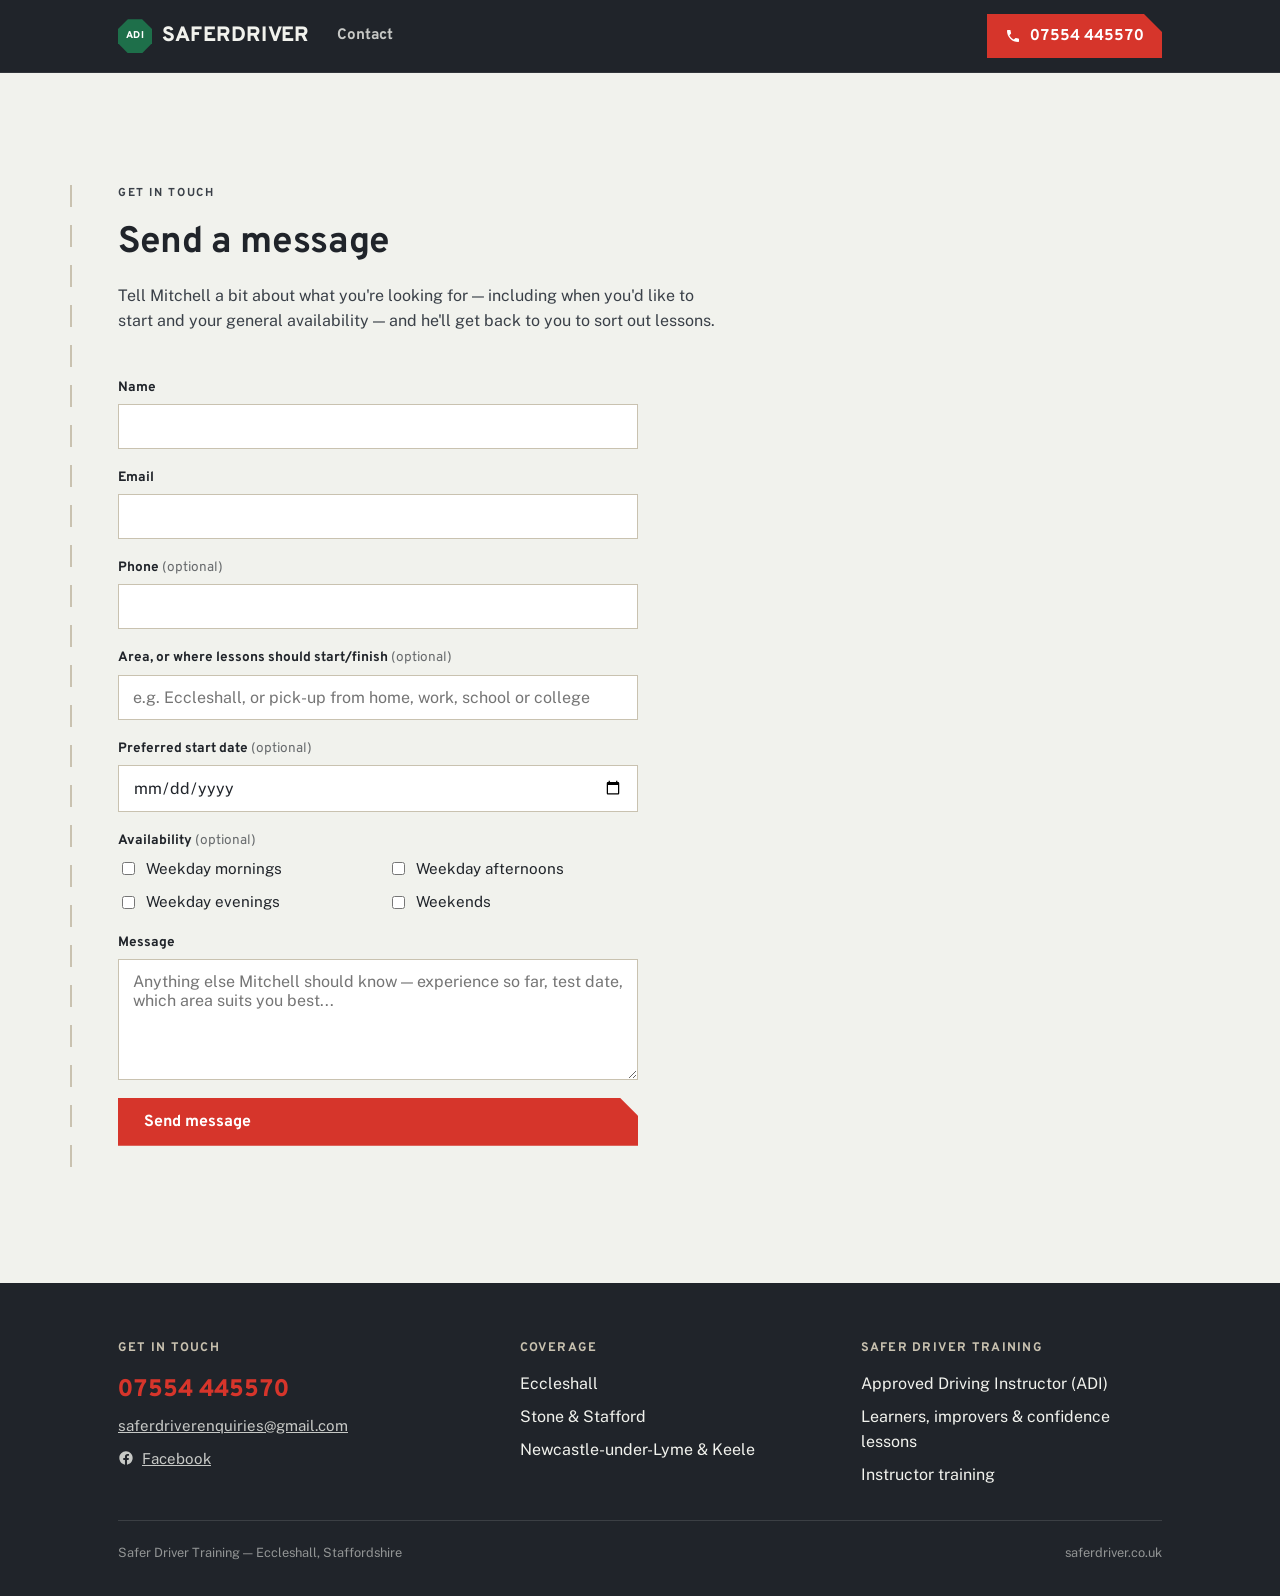
==== contact.html @ d2048d6e "Add dedicated contact page with enquiry form Move the contact form off the homepage onto its own con" ====
<!doctype html>
<html lang="en">
<head>
<meta charset="utf-8">
<meta name="viewport" content="width=device-width, initial-scale=1">
<title>Contact | Safer Driver Training</title>
<meta name="description" content="Get in touch with Safer Driver Training in Eccleshall, Staffordshire — send your details, preferred start date and availability and Mitchell will get back to you.">
<link rel="stylesheet" href="styles.css">
</head>
<body>

<nav class="nav">
  <div class="wrap">
    <div class="nav-left">
      <a class="logotype" href="index.html">
        <span class="adi-badge">ADI</span>
        SAFERDRIVER
      </a>
      <a class="nav-link" href="contact.html">Contact</a>
    </div>
    <a class="nav-cta chamfer tabular" href="tel:07554445570">
      <svg viewBox="0 0 24 24" width="16" height="16" aria-hidden="true"><path fill="currentColor" d="M6.6 10.8c1.4 2.8 3.8 5.2 6.6 6.6l2.2-2.2c.3-.3.7-.4 1-.2 1.1.4 2.3.6 3.6.6.6 0 1 .4 1 1V20c0 .6-.4 1-1 1C10.6 21 3 13.4 3 4c0-.6.4-1 1-1h3.5c.6 0 1 .4 1 1 0 1.2.2 2.4.6 3.5.1.4 0 .8-.2 1.1L6.6 10.8Z"/></svg>
      07554 445570
    </a>
  </div>
</nav>

<section class="section contact-page">
  <div class="wrap">
    <div class="lane-line"></div>
    <div class="section-head reveal">
      <p class="eyebrow">Get in touch</p>
      <h2>Send a message</h2>
      <p>Tell Mitchell a bit about what you're looking for — including when you'd like to start and your general availability — and he'll get back to you to sort out lessons.</p>
    </div>
    <form class="contact-form reveal" id="contact-form">
      <input type="hidden" name="access_key" value="7c1a810b-decf-4591-8ab9-65989f9a3cfa">
      <input type="hidden" name="subject" value="New enquiry from saferdriver.co.uk">
      <input type="checkbox" name="botcheck" class="hp" tabindex="-1" autocomplete="off">
      <div class="form-row">
        <label for="cf-name">Name</label>
        <input type="text" id="cf-name" name="name" autocomplete="name" required>
      </div>
      <div class="form-row">
        <label for="cf-email">Email</label>
        <input type="email" id="cf-email" name="email" autocomplete="email" required>
      </div>
      <div class="form-row">
        <label for="cf-phone">Phone <span class="optional">(optional)</span></label>
        <input type="tel" id="cf-phone" name="phone" autocomplete="tel">
      </div>
      <div class="form-row">
        <label for="cf-area">Area, or where lessons should start/finish <span class="optional">(optional)</span></label>
        <input type="text" id="cf-area" name="area" placeholder="e.g. Eccleshall, or pick-up from home, work, school or college">
      </div>
      <div class="form-row">
        <label for="cf-start">Preferred start date <span class="optional">(optional)</span></label>
        <input type="date" id="cf-start" name="preferred_start_date">
      </div>
      <div class="form-row">
        <label>Availability <span class="optional">(optional)</span></label>
        <div class="checkbox-grid">
          <label class="checkbox-option"><input type="checkbox" name="availability" value="Weekday mornings">Weekday mornings</label>
          <label class="checkbox-option"><input type="checkbox" name="availability" value="Weekday afternoons">Weekday afternoons</label>
          <label class="checkbox-option"><input type="checkbox" name="availability" value="Weekday evenings">Weekday evenings</label>
          <label class="checkbox-option"><input type="checkbox" name="availability" value="Weekends">Weekends</label>
        </div>
      </div>
      <div class="form-row">
        <label for="cf-message">Message</label>
        <textarea id="cf-message" name="message" rows="5" placeholder="Anything else Mitchell should know — experience so far, test date, which area suits you best..." required></textarea>
      </div>
      <button type="submit" class="btn btn-primary chamfer">Send message</button>
      <p class="form-status" role="status"></p>
    </form>
  </div>
</section>

<footer>
  <div class="wrap">
    <div class="footer-grid">
      <div>
        <h4>Get in touch</h4>
        <a class="footer-contact tabular" href="tel:07554445570">07554 445570</a>
        <a class="footer-email" href="mailto:saferdriverenquiries@gmail.com">saferdriverenquiries@gmail.com</a>
        <a class="footer-social" href="https://www.facebook.com/saferdrivertraining" target="_blank" rel="noopener">
          <svg viewBox="0 0 24 24" width="16" height="16" aria-hidden="true"><path fill="currentColor" d="M22 12.06C22 6.5 17.52 2 12 2S2 6.5 2 12.06c0 5.02 3.66 9.18 8.44 9.94v-7.03H7.9v-2.91h2.54V9.85c0-2.51 1.49-3.9 3.77-3.9 1.09 0 2.23.2 2.23.2v2.46h-1.26c-1.24 0-1.63.77-1.63 1.56v1.88h2.78l-.44 2.91h-2.34V22c4.78-.76 8.44-4.92 8.44-9.94Z"/></svg>
          Facebook
        </a>
      </div>
      <div>
        <h4>Coverage</h4>
        <ul>
          <li>Eccleshall</li>
          <li>Stone &amp; Stafford</li>
          <li>Newcastle-under-Lyme &amp; Keele</li>
        </ul>
      </div>
      <div>
        <h4>Safer Driver Training</h4>
        <ul>
          <li>Approved Driving Instructor (ADI)</li>
          <li>Learners, improvers &amp; confidence lessons</li>
          <li>Instructor training</li>
        </ul>
      </div>
    </div>
    <div class="footer-bottom">
      <span>Safer Driver Training — Eccleshall, Staffordshire</span>
      <span>saferdriver.co.uk</span>
    </div>
  </div>
</footer>

<script>
(function () {
  var els = Array.prototype.slice.call(document.querySelectorAll('.reveal'));
  var reduced = window.matchMedia('(prefers-reduced-motion: reduce)').matches;
  if (reduced || !('IntersectionObserver' in window)) {
    els.forEach(function (el) { el.classList.add('is-visible'); });
    return;
  }
  var io = new IntersectionObserver(function (entries) {
    entries.forEach(function (entry) {
      if (entry.isIntersecting) {
        entry.target.classList.add('is-visible');
        io.unobserve(entry.target);
      }
    });
  }, { threshold: 0.15, rootMargin: '0px 0px -60px 0px' });
  els.forEach(function (el) { io.observe(el); });
})();
</script>

<script>
(function () {
  var form = document.getElementById('contact-form');
  if (!form) return;
  var status = form.querySelector('.form-status');
  form.addEventListener('submit', function (e) {
    e.preventDefault();
    status.textContent = 'Sending…';
    status.className = 'form-status';
    var payload = {};
    new FormData(form).forEach(function (value, key) {
      if (Object.prototype.hasOwnProperty.call(payload, key)) {
        payload[key] = [].concat(payload[key], value);
      } else {
        payload[key] = value;
      }
    });
    fetch('https://api.web3forms.com/submit', {
      method: 'POST',
      headers: { 'Content-Type': 'application/json', Accept: 'application/json' },
      body: JSON.stringify(payload)
    })
      .then(function (res) { return res.json(); })
      .then(function (data) {
        if (data.success) {
          status.textContent = "Thanks — Mitchell will get back to you soon.";
          status.className = 'form-status ok';
          form.reset();
        } else {
          status.textContent = 'Something went wrong. Please try calling or emailing instead.';
          status.className = 'form-status err';
        }
      })
      .catch(function () {
        status.textContent = 'Something went wrong. Please try calling or emailing instead.';
        status.className = 'form-status err';
      });
  });
})();
</script>

</body>
</html>
---- styles.css ----
@font-face {
    font-family: 'Overpass';
    font-style: normal;
    font-weight: 300 900;
    font-display: swap;
    src: url([data-uri]) format('woff2');
  }
  @font-face {
    font-family: 'Public Sans';
    font-style: normal;
    font-weight: 300 800;
    font-display: swap;
    src: url([data-uri]) format('woff2');
  }

  :root {
    --ink: #20242a;
    --ink-soft: #3a4048;
    --paper: #f1f2ed;
    --paper-raised: #ffffff;
    --red: #d6352b;
    --green: #1e6f4a;
    --green-deep: #16332a;
    --green-deep-text: #f1f2ed;
    --green-deep-accent: #9fd6bc;
    --stone: #8b8272;
    --stone-line: #c9c2b0;
    --nav-bg: var(--ink);
    --nav-text: var(--paper);
    --shadow: 0 18px 40px -22px rgba(32, 36, 42, 0.45);
    --map-filter: grayscale(1) brightness(1.1) contrast(1.05);
    --chamfer: 18px;
    --maxw: 1140px;
  }

  @media (prefers-color-scheme: dark) {
    :root {
      --ink: #eeeae0;
      --ink-soft: #cfc9ba;
      --paper: #171a1f;
      --paper-raised: #1f242b;
      --red: #ef5445;
      --green: #3fa374;
      --green-deep: #cdeedd;
      --green-deep-text: #10221a;
      --green-deep-accent: #1f6f4a;
      --stone: #a79c87;
      --stone-line: #4a4638;
      --nav-bg: #101317;
      --nav-text: #eeeae0;
      --shadow: 0 18px 40px -20px rgba(0, 0, 0, 0.65);
      --map-filter: grayscale(1) invert(1) hue-rotate(180deg) brightness(0.85) contrast(1.1);
    }
  }
  :root[data-theme="dark"] {
    --ink: #eeeae0;
    --ink-soft: #cfc9ba;
    --paper: #171a1f;
    --paper-raised: #1f242b;
    --red: #ef5445;
    --green: #3fa374;
    --green-deep: #cdeedd;
    --green-deep-text: #10221a;
    --green-deep-accent: #1f6f4a;
    --stone: #a79c87;
    --stone-line: #4a4638;
    --nav-bg: #101317;
    --nav-text: #eeeae0;
    --shadow: 0 18px 40px -20px rgba(0, 0, 0, 0.65);
    --map-filter: grayscale(1) invert(1) hue-rotate(180deg) brightness(0.85) contrast(1.1);
  }
  :root[data-theme="light"] {
    --ink: #20242a;
    --ink-soft: #3a4048;
    --paper: #f1f2ed;
    --paper-raised: #ffffff;
    --red: #d6352b;
    --green: #1e6f4a;
    --green-deep: #16332a;
    --green-deep-text: #f1f2ed;
    --green-deep-accent: #9fd6bc;
    --stone: #8b8272;
    --stone-line: #c9c2b0;
    --nav-bg: var(--ink);
    --nav-text: var(--paper);
    --shadow: 0 18px 40px -22px rgba(32, 36, 42, 0.45);
    --map-filter: grayscale(1) brightness(1.1) contrast(1.05);
  }

  * { box-sizing: border-box; }
  html { color-scheme: light dark; }
  body {
    margin: 0;
    background: var(--paper);
    color: var(--ink);
    font-family: 'Public Sans', system-ui, sans-serif;
    font-weight: 400;
    line-height: 1.55;
    -webkit-font-smoothing: antialiased;
  }
  a { color: inherit; }
  img { max-width: 100%; display: block; }
  .wrap {
    max-width: var(--maxw);
    margin: 0 auto;
    padding: 0 clamp(20px, 4vw, 48px);
  }
  h1, h2, h3 {
    font-family: 'Overpass', system-ui, sans-serif;
    text-wrap: balance;
    margin: 0;
    letter-spacing: -0.01em;
  }
  .eyebrow {
    font-family: 'Overpass', system-ui, sans-serif;
    font-weight: 700;
    font-size: 0.72rem;
    letter-spacing: 0.14em;
    text-transform: uppercase;
    color: var(--green);
  }
  .tabular { font-variant-numeric: tabular-nums; }

  /* ---- octagon ADI badge ---- */
  .adi-badge {
    --size: 34px;
    width: var(--size);
    height: var(--size);
    flex: none;
    background: var(--green);
    clip-path: polygon(29% 0%, 71% 0%, 100% 29%, 100% 71%, 71% 100%, 29% 100%, 0% 71%, 0% 29%);
    display: flex;
    align-items: center;
    justify-content: center;
    color: #fff;
    font-family: 'Overpass', sans-serif;
    font-weight: 800;
    font-size: 0.62rem;
    letter-spacing: 0.02em;
  }

  /* ---- L-plate accent ---- */
  .l-plate {
    width: 46px;
    height: 46px;
    background: #fff;
    border: 1px solid rgba(0,0,0,0.15);
    border-radius: 3px;
    display: flex;
    align-items: center;
    justify-content: center;
    color: #ff5c48;
    font-family: 'Overpass', sans-serif;
    font-weight: 900;
    font-size: 2rem;
    line-height: 1;
    transform: rotate(-7deg);
    box-shadow: var(--shadow);
  }

  /* ---- chamfered panel utility ---- */
  .chamfer {
    clip-path: polygon(0 0, calc(100% - var(--chamfer)) 0, 100% var(--chamfer), 100% 100%, 0 100%);
  }
  .chamfer-both {
    clip-path: polygon(var(--chamfer) 0, calc(100% - var(--chamfer)) 0, 100% var(--chamfer), 100% calc(100% - var(--chamfer)), calc(100% - var(--chamfer)) 100%, var(--chamfer) 100%, 0 calc(100% - var(--chamfer)), 0 var(--chamfer));
  }

  /* ---- lane-line spine ---- */
  .wrap { position: relative; }
  .lane-line {
    position: absolute;
    top: 0;
    bottom: 0;
    left: 0;
    width: 2px;
    background-image: repeating-linear-gradient(to bottom, var(--stone-line) 0 22px, transparent 22px 40px);
  }
  section { position: relative; }
  @media (max-width: 760px) {
    .lane-line { display: none; }
  }

  /* ---- nav ---- */
  .nav {
    background: var(--nav-bg);
    color: var(--nav-text);
    position: sticky;
    top: 0;
    z-index: 20;
    border-bottom: 1px solid rgba(255,255,255,0.08);
  }
  .nav .wrap {
    display: flex;
    align-items: center;
    justify-content: space-between;
    gap: 20px;
    padding-top: 14px;
    padding-bottom: 14px;
  }
  .nav-left { display: flex; align-items: center; gap: 28px; }
  .logotype {
    font-family: 'Overpass', sans-serif;
    font-weight: 800;
    font-size: 1.3rem;
    letter-spacing: 0.01em;
    display: flex;
    align-items: center;
    gap: 10px;
    white-space: nowrap;
    text-decoration: none;
    color: var(--nav-text);
  }
  .nav-link {
    font-family: 'Overpass', sans-serif;
    font-weight: 700;
    font-size: 0.95rem;
    color: var(--nav-text);
    text-decoration: none;
    opacity: 0.8;
    white-space: nowrap;
  }
  .nav-link:hover { opacity: 1; }
  @media (max-width: 560px) {
    .nav-link { display: none; }
  }
  .logotype small {
    display: block;
    font-family: 'Public Sans', sans-serif;
    font-weight: 400;
    font-size: 0.62rem;
    letter-spacing: 0.05em;
    text-transform: uppercase;
    color: var(--stone-line);
    margin-top: 2px;
  }
  .nav-cta {
    display: inline-flex;
    align-items: center;
    gap: 9px;
    background: var(--red);
    color: #fff;
    font-family: 'Overpass', sans-serif;
    font-weight: 700;
    font-size: 0.98rem;
    padding: 10px 18px;
    text-decoration: none;
    white-space: nowrap;
    transition: transform 0.2s ease, box-shadow 0.2s ease;
  }
  .nav-cta svg { flex: none; }
  .nav-cta:hover {
    transform: translateY(-2px);
    box-shadow: 0 10px 22px -10px rgba(214, 53, 43, 0.55);
  }

  /* ---- buttons ---- */
  .btn {
    display: inline-flex;
    align-items: center;
    gap: 10px;
    font-family: 'Overpass', sans-serif;
    font-weight: 700;
    font-size: 1rem;
    padding: 14px 26px;
    text-decoration: none;
    border: none;
    cursor: pointer;
  }
  .btn-primary {
    background: var(--red);
    color: #fff;
  }
  .btn-ghost {
    background: transparent;
    color: var(--ink);
    border: 1.5px solid var(--stone-line);
  }

  /* ---- hero ---- */
  .hero {
    position: relative;
    overflow: hidden;
    min-height: clamp(520px, 80vh, 720px);
    display: flex;
    align-items: center;
  }
  .hero-bg {
    position: absolute;
    inset: 0;
    z-index: 0;
  }
  .hero-bg img {
    width: 100%;
    height: 100%;
    object-fit: cover;
    object-position: center 32%;
  }
  .hero-bg::after {
    content: "";
    position: absolute;
    inset: 0;
    background:
      linear-gradient(100deg, rgba(10,12,14,0.93) 0%, rgba(10,12,14,0.8) 26%, rgba(10,12,14,0.38) 54%, rgba(10,12,14,0.08) 76%),
      linear-gradient(to top, rgba(10,12,14,0.5) 0%, transparent 40%);
  }
  .hero-content {
    position: relative;
    z-index: 1;
    width: 100%;
    padding: 56px 0;
  }
  .hero-copy { max-width: 600px; }
  .hero .eyebrow { color: #a9e6c6; }
  .hero h1 {
    font-size: clamp(2.3rem, 4.2vw, 3.4rem);
    line-height: 1.05;
    color: #fbfaf6;
  }
  .hero h1 .accent { color: #ff5c48; }
  .hero p.lede {
    font-size: 1.15rem;
    color: rgba(251, 250, 246, 0.86);
    max-width: 46ch;
    margin-top: 18px;
  }
  .hero-ctas {
    display: flex;
    flex-wrap: wrap;
    gap: 14px;
    margin-top: 30px;
  }
  .hero .btn-ghost {
    color: #fff;
    background: rgba(20, 22, 26, 0.4);
    border-color: rgba(255, 255, 255, 0.6);
    backdrop-filter: blur(6px);
    -webkit-backdrop-filter: blur(6px);
  }
  .hero .btn-ghost:hover {
    background: rgba(20, 22, 26, 0.55);
  }
  .trust-line {
    display: flex;
    align-items: center;
    gap: 12px;
    margin-top: 34px;
    font-size: 0.88rem;
    color: rgba(251, 250, 246, 0.78);
  }
  .hero-inset {
    position: absolute;
    right: clamp(16px, 4vw, 48px);
    bottom: clamp(16px, 4vw, 40px);
    width: min(220px, 28vw);
    border: 5px solid #fff;
    box-shadow: var(--shadow);
    z-index: 2;
  }
  .hero-inset img { width: 100%; height: 130px; object-fit: cover; display: block; }
  .hero-lplate {
    position: absolute;
    left: clamp(16px, 4vw, 48px);
    top: clamp(16px, 4vw, 40px);
    z-index: 2;
  }
  @media (max-width: 860px) {
    .hero {
      min-height: auto;
      padding: 88px 0 200px;
      align-items: flex-start;
    }
    .hero-bg::after {
      background: linear-gradient(180deg, rgba(10,12,14,0.6) 0%, rgba(10,12,14,0.84) 55%, rgba(10,12,14,0.94) 100%);
    }
    .hero-copy { max-width: none; }
    .hero-inset { width: 130px; right: 16px; bottom: 16px; }
    .hero-inset img { height: 84px; }
    .hero-lplate { top: 16px; left: 16px; }
  }

  /* ---- facts strip ---- */
  .facts {
    background: var(--paper-raised);
    border-top: 1px solid var(--stone-line);
    border-bottom: 1px solid var(--stone-line);
  }
  .facts .wrap {
    display: grid;
    grid-template-columns: repeat(3, 1fr);
    gap: 0;
  }
  .fact {
    padding: 26px clamp(16px, 3vw, 32px);
    border-left: 1px solid var(--stone-line);
  }
  .fact:first-child { border-left: none; }
  .fact strong {
    display: block;
    font-family: 'Overpass', sans-serif;
    font-weight: 700;
    font-size: 1.05rem;
    margin-bottom: 4px;
  }
  .fact span { color: var(--ink-soft); font-size: 0.92rem; }
  @media (max-width: 700px) {
    .facts .wrap { grid-template-columns: 1fr; }
    .fact { border-left: none; border-top: 1px solid var(--stone-line); }
    .fact:first-child { border-top: none; }
  }

  /* ---- services ---- */
  .section { padding: clamp(56px, 8vw, 100px) 0; }
  .section-head { max-width: 60ch; margin-bottom: 44px; }
  .section-head h2 { font-size: clamp(1.7rem, 3vw, 2.3rem); margin-top: 10px; }
  .section-head p { margin-top: 12px; color: var(--ink-soft); }

  .service-list { display: flex; flex-direction: column; }
  .service-row {
    display: grid;
    grid-template-columns: 280px 1fr;
    gap: 32px;
    padding: 28px 0;
    border-top: 1px dashed var(--stone-line);
  }
  .service-list .service-row:last-child { border-bottom: 1px dashed var(--stone-line); }
  .service-row h3 {
    font-size: 1.2rem;
    display: flex;
    align-items: baseline;
    gap: 10px;
  }
  .service-row p { margin: 0; color: var(--ink-soft); max-width: 58ch; }
  @media (max-width: 700px) {
    .service-row { grid-template-columns: 1fr; gap: 8px; }
  }

  /* ---- areas / coverage map ---- */
  .areas { background: var(--paper-raised); }
  .areas-columns {
    display: grid;
    grid-template-columns: 0.85fr 1.15fr;
    gap: clamp(32px, 5vw, 64px);
    align-items: center;
  }
  .areas-intro {
    margin-top: 16px;
    font-size: 1.02rem;
  }
  .area-list {
    list-style: none;
    margin: 26px 0 0;
    padding: 0;
    display: flex;
    flex-direction: column;
    gap: 12px;
  }
  .area-list li {
    display: flex;
    align-items: baseline;
    gap: 12px;
    font-size: 0.98rem;
  }
  .area-list strong {
    font-family: 'Overpass', sans-serif;
    font-weight: 700;
  }
  .area-list span {
    color: var(--stone);
    font-size: 0.85rem;
  }
  .dot {
    width: 12px;
    height: 12px;
    border-radius: 50%;
    flex: none;
  }
  .dot-home { background: var(--red); }
  .dot-full { background: var(--green); opacity: 0.75; }
  .dot-arranged { background: transparent; border: 2px dashed var(--stone); width: 8px; height: 8px; }

  .coverage-map-wrap {
    background: var(--paper);
    border: 1px solid var(--stone-line);
    padding: clamp(10px, 2vw, 18px);
  }
  .map-frame {
    position: relative;
    overflow: hidden;
    aspect-ratio: 768 / 637;
    max-height: 520px;
  }
  .map-image {
    width: 100%;
    object-position: center center;
    height: 100%;
    object-fit: cover;
    display: block;
    filter: var(--map-filter);
  }
  .map-frame::after {
    content: "";
    position: absolute;
    inset: 0;
    background: var(--green);
    mix-blend-mode: color;
    opacity: 0.45;
    pointer-events: none;
  }
  .map-pin {
    position: absolute;
    transform: translate(-50%, -100%);
    display: flex;
    flex-direction: column;
    align-items: center;
    pointer-events: none;
    z-index: 1;
  }
  .map-pin .pin-dot {
    width: 15px;
    height: 15px;
    border-radius: 50% 50% 50% 0;
    transform: rotate(-45deg);
    box-shadow: 0 2px 6px rgba(0,0,0,0.4);
    border: 2px solid #fff;
    margin-top: 4px;
  }
  .map-pin.home .pin-dot { background: var(--red); width: 21px; height: 21px; }
  .map-pin.regular .pin-dot { background: var(--green); }
  .map-pin.arranged .pin-dot { background: #fff; border: 2px dashed var(--stone); }
  .map-pin .pin-label {
    font-family: 'Overpass', sans-serif;
    font-weight: 700;
    font-size: 0.74rem;
    color: #fff;
    background: rgba(20,22,26,0.75);
    padding: 2px 7px;
    white-space: nowrap;
    z-index: 2;
  }
  .map-pin.home .pin-label { font-weight: 800; font-size: 0.78rem; }
  .map-attribution {
    margin: 10px 4px 0;
    font-size: 0.72rem;
    color: var(--stone);
  }
  .map-attribution a { color: var(--stone); }
  @media (max-width: 820px) {
    .areas-columns { grid-template-columns: 1fr; }
    .map-frame { max-height: 460px; }
  }

  /* ---- pricing ---- */
  .pricing-board {
    background: var(--nav-bg);
    color: var(--nav-text);
    padding: clamp(36px, 5vw, 56px);
    display: grid;
    grid-template-columns: 1fr 1fr;
    gap: 1px;
    background-clip: padding-box;
    box-shadow: var(--shadow);
  }
  .price-tier {
    padding: 0 clamp(12px, 3vw, 32px);
    border-left: 1px solid rgba(255,255,255,0.15);
  }
  .price-tier:first-child { border-left: none; padding-left: 0; }
  .price-tier .eyebrow { color: #9fd6bc; }
  .price-figure {
    font-family: 'Overpass', sans-serif;
    font-weight: 800;
    font-size: clamp(2.4rem, 5vw, 3.2rem);
    margin: 8px 0 6px;
  }
  .price-figure sup { font-size: 0.4em; font-weight: 700; margin-left: 4px; opacity: 0.8; }
  .price-note { color: rgba(255,255,255,0.65); font-size: 0.92rem; }
  @media (max-width: 620px) {
    .pricing-board { grid-template-columns: 1fr; gap: 28px; }
    .price-tier { border-left: none; padding-left: 0; border-top: 1px solid rgba(255,255,255,0.15); padding-top: 24px; }
    .price-tier:first-child { border-top: none; padding-top: 0; }
  }
  .pricing-foot {
    margin-top: 22px;
    color: var(--ink-soft);
    font-size: 0.92rem;
  }

  /* ---- testimonials ---- */
  .testimonial-grid {
    display: grid;
    grid-template-columns: repeat(2, 1fr);
    gap: 28px;
    margin-top: 40px;
  }
  .testimonial {
    background: var(--paper-raised);
    border: 1px solid var(--stone-line);
    padding: 26px 26px 22px;
  }
  .testimonial q {
    quotes: "“" "”";
    font-size: 1.02rem;
    line-height: 1.5;
  }
  .testimonial q::before { color: var(--green); font-weight: 800; }
  .testimonial cite {
    display: block;
    margin-top: 16px;
    font-style: normal;
    font-family: 'Overpass', sans-serif;
    font-weight: 700;
    font-size: 0.85rem;
    color: var(--stone);
    letter-spacing: 0.02em;
  }
  @media (max-width: 700px) {
    .testimonial-grid { grid-template-columns: 1fr; }
  }

  .pass-gallery {
    margin-top: 48px;
    padding-top: 36px;
    border-top: 1px dashed var(--stone-line);
  }
  .pass-gallery-label {
    font-family: 'Overpass', sans-serif;
    font-weight: 700;
    font-size: 0.8rem;
    letter-spacing: 0.08em;
    text-transform: uppercase;
    color: var(--stone);
    margin: 0 0 18px;
  }
  .pass-gallery-grid {
    display: grid;
    grid-template-columns: repeat(6, 1fr);
    gap: 14px;
  }
  .pass-photo {
    position: relative;
    aspect-ratio: 4 / 5;
    overflow: hidden;
    border: 1px solid var(--stone-line);
    transition: transform 0.25s ease, box-shadow 0.25s ease;
  }
  .pass-photo img {
    width: 100%;
    height: 100%;
    object-fit: cover;
    display: block;
  }
  .pass-photo:hover {
    transform: translateY(-4px);
    box-shadow: var(--shadow);
  }
  .pass-photo::after {
    content: "PASSED";
    position: absolute;
    left: 6px;
    bottom: 6px;
    background: var(--red);
    color: #fff;
    font-family: 'Overpass', sans-serif;
    font-weight: 800;
    font-size: 0.58rem;
    letter-spacing: 0.06em;
    padding: 3px 6px;
  }
  @media (max-width: 760px) {
    .pass-gallery-grid { grid-template-columns: repeat(3, 1fr); }
  }
  @media (max-width: 480px) {
    .pass-gallery-grid { grid-template-columns: repeat(2, 1fr); }
  }

  /* ---- ADI training teaser ---- */
  .instructor-cta {
    background: var(--green-deep);
    color: var(--green-deep-text);
  }
  .instructor-cta .eyebrow { color: var(--green-deep-accent); }
  .instructor-cta .btn-primary { background: var(--green-deep-text); color: var(--green-deep); }
  .instructor-cta .wrap {
    display: grid;
    grid-template-columns: 1.3fr 0.9fr;
    gap: 40px;
    align-items: center;
  }
  .instructor-cta h2 { font-size: clamp(1.5rem, 3vw, 2rem); }
  .instructor-cta p { max-width: 56ch; opacity: 0.9; margin-top: 14px; }
  @media (max-width: 760px) {
    .instructor-cta .wrap { grid-template-columns: 1fr; }
  }

  /* ---- contact ---- */
  .contact-form {
    max-width: 520px;
    display: grid;
    gap: 18px;
    margin-top: 28px;
  }
  .contact-form .form-row { display: grid; gap: 6px; }
  .contact-form label {
    font-family: 'Overpass', sans-serif;
    font-weight: 700;
    font-size: 0.85rem;
  }
  .contact-form input[type="text"],
  .contact-form input[type="email"],
  .contact-form input[type="tel"],
  .contact-form input[type="date"],
  .contact-form textarea {
    font-family: 'Public Sans', sans-serif;
    font-size: 1rem;
    padding: 12px 14px;
    border: 1.5px solid var(--stone-line);
    background: var(--paper-raised);
    color: var(--ink);
    width: 100%;
  }
  .contact-form textarea { resize: vertical; }
  .contact-form input:focus, .contact-form textarea:focus {
    outline: 2px solid var(--green);
    outline-offset: 2px;
  }
  .contact-form .hp { display: none; }
  .contact-form button { align-self: start; }
  .contact-form .optional { font-weight: 400; opacity: 0.65; }
  .contact-form .checkbox-grid {
    display: grid;
    grid-template-columns: repeat(2, minmax(0, 1fr));
    gap: 10px 20px;
  }
  .contact-form .checkbox-option {
    display: flex;
    align-items: center;
    gap: 8px;
    font-family: 'Public Sans', sans-serif;
    font-weight: 400;
    font-size: 0.95rem;
    cursor: pointer;
  }
  .contact-form .checkbox-option input { width: auto; }
  @media (max-width: 480px) {
    .contact-form .checkbox-grid { grid-template-columns: 1fr; }
  }
  .form-status { font-size: 0.92rem; margin: 0; min-height: 1.3em; }
  .form-status.ok { color: var(--green); }
  .form-status.err { color: var(--red); }

  /* ---- footer ---- */
  footer {
    background: var(--nav-bg);
    color: var(--nav-text);
    padding: 56px 0 34px;
  }
  .footer-grid {
    display: grid;
    grid-template-columns: 1.2fr 1fr 1fr;
    gap: 40px;
    padding-bottom: 32px;
    border-bottom: 1px solid rgba(255,255,255,0.12);
  }
  .footer-contact {
    font-family: 'Overpass', sans-serif;
    font-weight: 800;
    font-size: 1.5rem;
    color: var(--red);
    display: block;
    margin: 10px 0 4px;
    text-decoration: none;
  }
  footer h4 {
    font-family: 'Overpass', sans-serif;
    font-size: 0.78rem;
    letter-spacing: 0.1em;
    text-transform: uppercase;
    color: var(--stone-line);
    margin: 0 0 14px;
  }
  footer p, footer a { color: rgba(241,242,237,0.8); font-size: 0.94rem; }
  .footer-email { display: block; }
  .footer-social {
    display: flex;
    align-items: center;
    gap: 8px;
    margin-top: 10px;
    transition: color 0.2s ease;
  }
  .footer-social:hover { color: #fff; }
  footer ul { list-style: none; margin: 0; padding: 0; display: flex; flex-direction: column; gap: 8px; }
  .footer-bottom {
    display: flex;
    justify-content: space-between;
    flex-wrap: wrap;
    gap: 10px;
    padding-top: 22px;
    font-size: 0.8rem;
    color: rgba(241,242,237,0.55);
  }
  @media (max-width: 760px) {
    .footer-grid { grid-template-columns: 1fr; gap: 28px; }
  }

  @media (prefers-reduced-motion: no-preference) {
    .fade-up {
      animation: fadeUp 0.7s ease both;
    }
    @keyframes fadeUp {
      from { opacity: 0; transform: translateY(14px); }
      to { opacity: 1; transform: translateY(0); }
    }
  }

  /* ---- scroll reveal ---- */
  .reveal {
    opacity: 0;
    transform: translateY(26px);
  }
  @media (prefers-reduced-motion: no-preference) {
    .reveal {
      transition: opacity 0.7s cubic-bezier(0.2, 0.7, 0.2, 1), transform 0.7s cubic-bezier(0.2, 0.7, 0.2, 1);
    }
    .reveal.is-visible {
      opacity: 1;
      transform: translateY(0);
    }
    .reveal-stagger > *:nth-child(1) { transition-delay: 0ms; }
    .reveal-stagger > *:nth-child(2) { transition-delay: 90ms; }
    .reveal-stagger > *:nth-child(3) { transition-delay: 180ms; }
    .reveal-stagger > *:nth-child(4) { transition-delay: 270ms; }
    .reveal-stagger > *:nth-child(5) { transition-delay: 360ms; }
    .reveal-stagger > *:nth-child(6) { transition-delay: 450ms; }
  }
  @media (prefers-reduced-motion: reduce) {
    .reveal { opacity: 1; transform: none; }
  }

  /* ---- marching lane-line ---- */
  @media (prefers-reduced-motion: no-preference) {
    .lane-line {
      animation: laneFlow 5s linear infinite;
    }
    @keyframes laneFlow {
      to { background-position-y: -400px; }
    }
  }

  /* ---- hover interactivity ---- */
  .btn-primary, .btn-ghost {
    transition: transform 0.2s ease, box-shadow 0.2s ease;
  }
  .btn-primary:hover, .btn-ghost:hover {
    transform: translateY(-2px);
  }
  .btn-primary:hover {
    box-shadow: 0 12px 26px -10px rgba(214, 53, 43, 0.55);
  }
  .testimonial {
    transition: transform 0.25s ease, box-shadow 0.25s ease, border-color 0.25s ease;
  }
  .testimonial:hover {
    transform: translateY(-4px);
    box-shadow: var(--shadow);
    border-color: var(--green);
  }
  .service-row {
    transition: background-color 0.25s ease;
  }
  .service-row:hover {
    background-color: rgba(30, 111, 74, 0.05);
  }

  /* ---- home pin pulse ---- */
  .map-pin.home .pin-dot { position: relative; }
  @media (prefers-reduced-motion: no-preference) {
    .map-pin.home .pin-dot::after {
      content: "";
      position: absolute;
      inset: -7px;
      border-radius: 50%;
      border: 2px solid var(--red);
      opacity: 0.7;
      animation: pinPulse 2.2s ease-out infinite;
    }
    @keyframes pinPulse {
      from { transform: scale(0.6); opacity: 0.7; }
      to { transform: scale(1.9); opacity: 0; }
    }
  }

  :focus-visible {
    outline: 3px solid var(--green);
    outline-offset: 2px;
  }
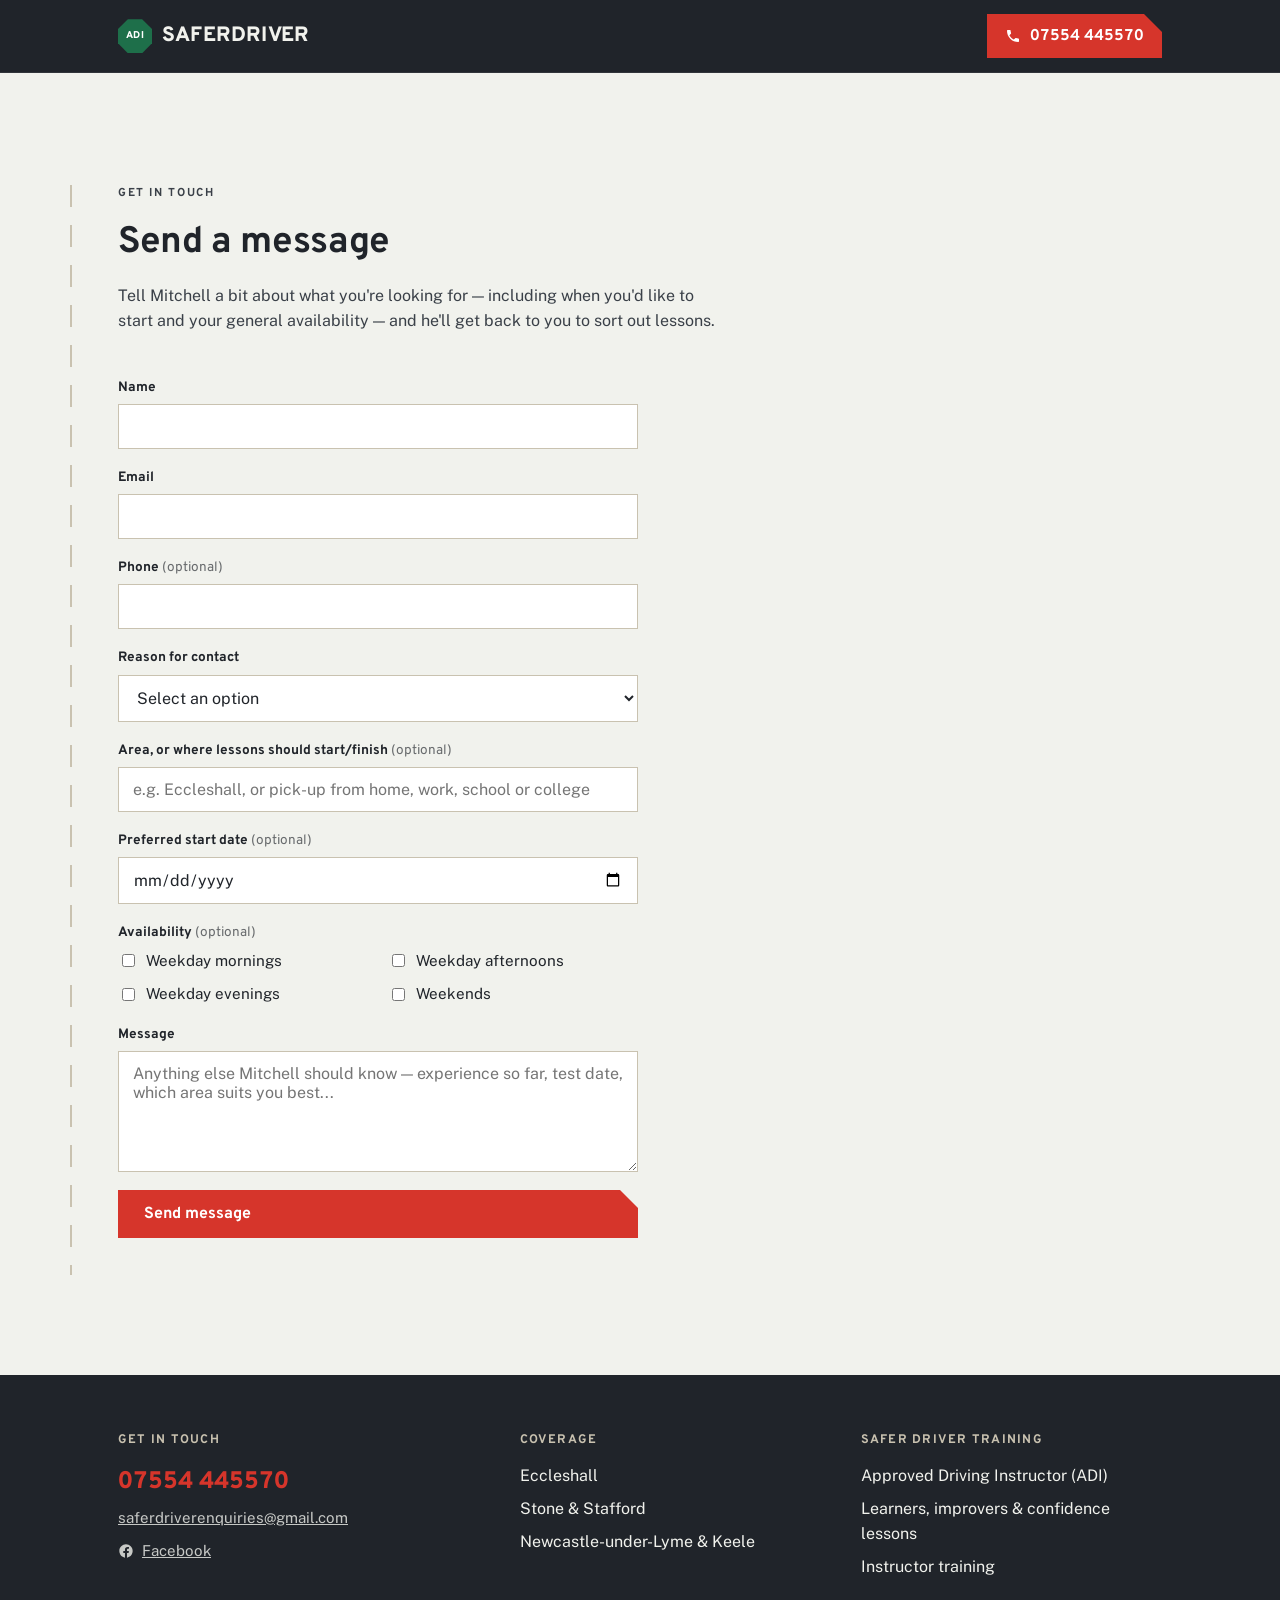
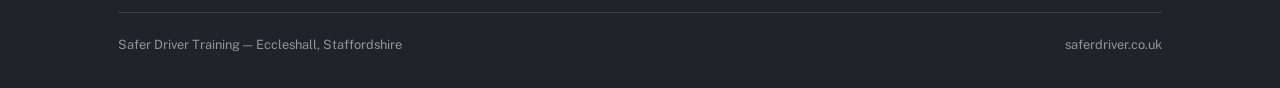
==== commit ee8e5fc3: "Remove header contact button, add reason-for-contact field Drop the nav Contact button (hero/footer " ====
--- a/contact.html
+++ b/contact.html
@@ -11,13 +11,10 @@
 
 <nav class="nav">
   <div class="wrap">
-    <div class="nav-left">
-      <a class="logotype" href="index.html">
-        <span class="adi-badge">ADI</span>
-        SAFERDRIVER
-      </a>
-      <a class="nav-link" href="contact.html">Contact</a>
-    </div>
+    <a class="logotype" href="index.html">
+      <span class="adi-badge">ADI</span>
+      SAFERDRIVER
+    </a>
     <a class="nav-cta chamfer tabular" href="tel:07554445570">
       <svg viewBox="0 0 24 24" width="16" height="16" aria-hidden="true"><path fill="currentColor" d="M6.6 10.8c1.4 2.8 3.8 5.2 6.6 6.6l2.2-2.2c.3-.3.7-.4 1-.2 1.1.4 2.3.6 3.6.6.6 0 1 .4 1 1V20c0 .6-.4 1-1 1C10.6 21 3 13.4 3 4c0-.6.4-1 1-1h3.5c.6 0 1 .4 1 1 0 1.2.2 2.4.6 3.5.1.4 0 .8-.2 1.1L6.6 10.8Z"/></svg>
       07554 445570
@@ -48,6 +45,15 @@
       <div class="form-row">
         <label for="cf-phone">Phone <span class="optional">(optional)</span></label>
         <input type="tel" id="cf-phone" name="phone" autocomplete="tel">
+      </div>
+      <div class="form-row">
+        <label for="cf-reason">Reason for contact</label>
+        <select id="cf-reason" name="reason_for_contact" required>
+          <option value="">Select an option</option>
+          <option value="Ad-hoc/one off lessons">I am looking for ad-hoc/one off lessons</option>
+          <option value="Block of 10 lessons">I am looking to book a block of 10 lessons</option>
+          <option value="Other">Other</option>
+        </select>
       </div>
       <div class="form-row">
         <label for="cf-area">Area, or where lessons should start/finish <span class="optional">(optional)</span></label>
--- a/styles.css
+++ b/styles.css
@@ -198,7 +198,6 @@
     padding-top: 14px;
     padding-bottom: 14px;
   }
-  .nav-left { display: flex; align-items: center; gap: 28px; }
   .logotype {
     font-family: 'Overpass', sans-serif;
     font-weight: 800;
@@ -210,19 +209,6 @@
     white-space: nowrap;
     text-decoration: none;
     color: var(--nav-text);
-  }
-  .nav-link {
-    font-family: 'Overpass', sans-serif;
-    font-weight: 700;
-    font-size: 0.95rem;
-    color: var(--nav-text);
-    text-decoration: none;
-    opacity: 0.8;
-    white-space: nowrap;
-  }
-  .nav-link:hover { opacity: 1; }
-  @media (max-width: 560px) {
-    .nav-link { display: none; }
   }
   .logotype small {
     display: block;
@@ -710,6 +696,7 @@
   .contact-form input[type="email"],
   .contact-form input[type="tel"],
   .contact-form input[type="date"],
+  .contact-form select,
   .contact-form textarea {
     font-family: 'Public Sans', sans-serif;
     font-size: 1rem;
@@ -720,7 +707,7 @@
     width: 100%;
   }
   .contact-form textarea { resize: vertical; }
-  .contact-form input:focus, .contact-form textarea:focus {
+  .contact-form input:focus, .contact-form select:focus, .contact-form textarea:focus {
     outline: 2px solid var(--green);
     outline-offset: 2px;
   }
